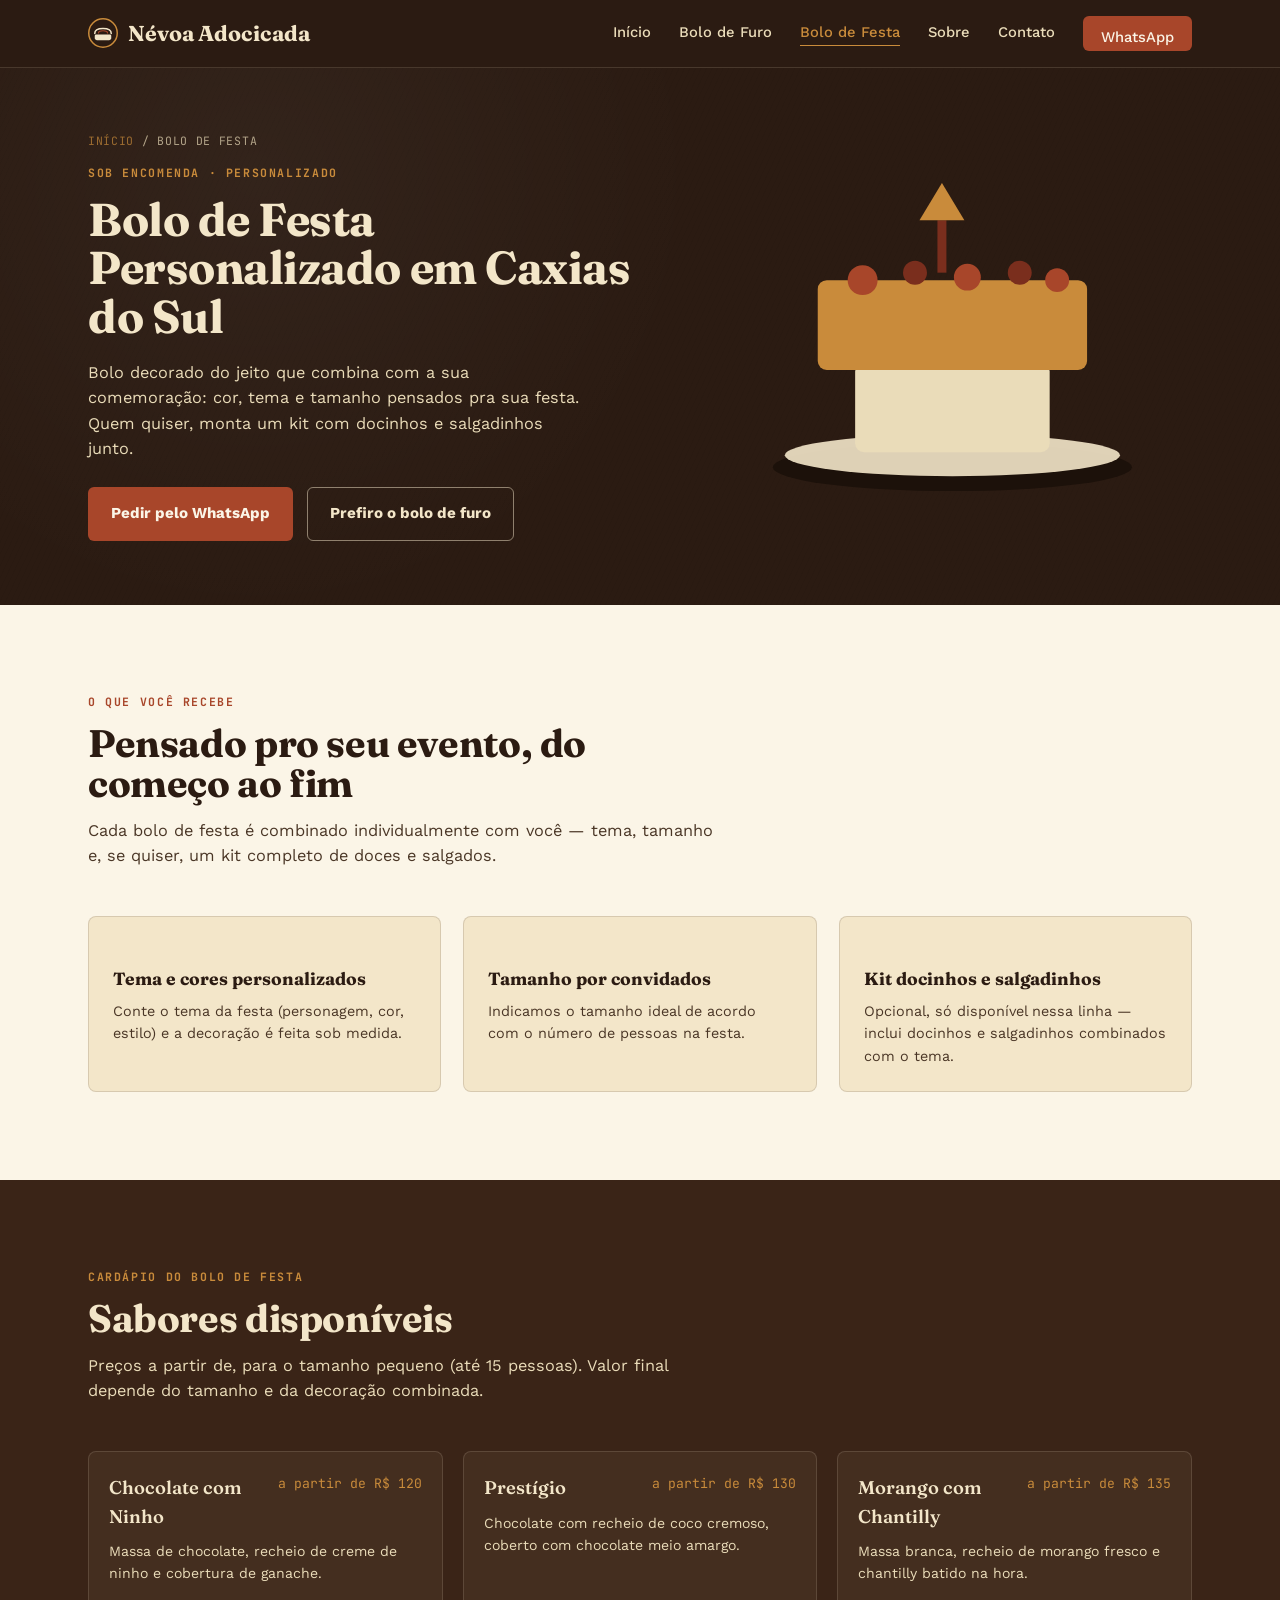
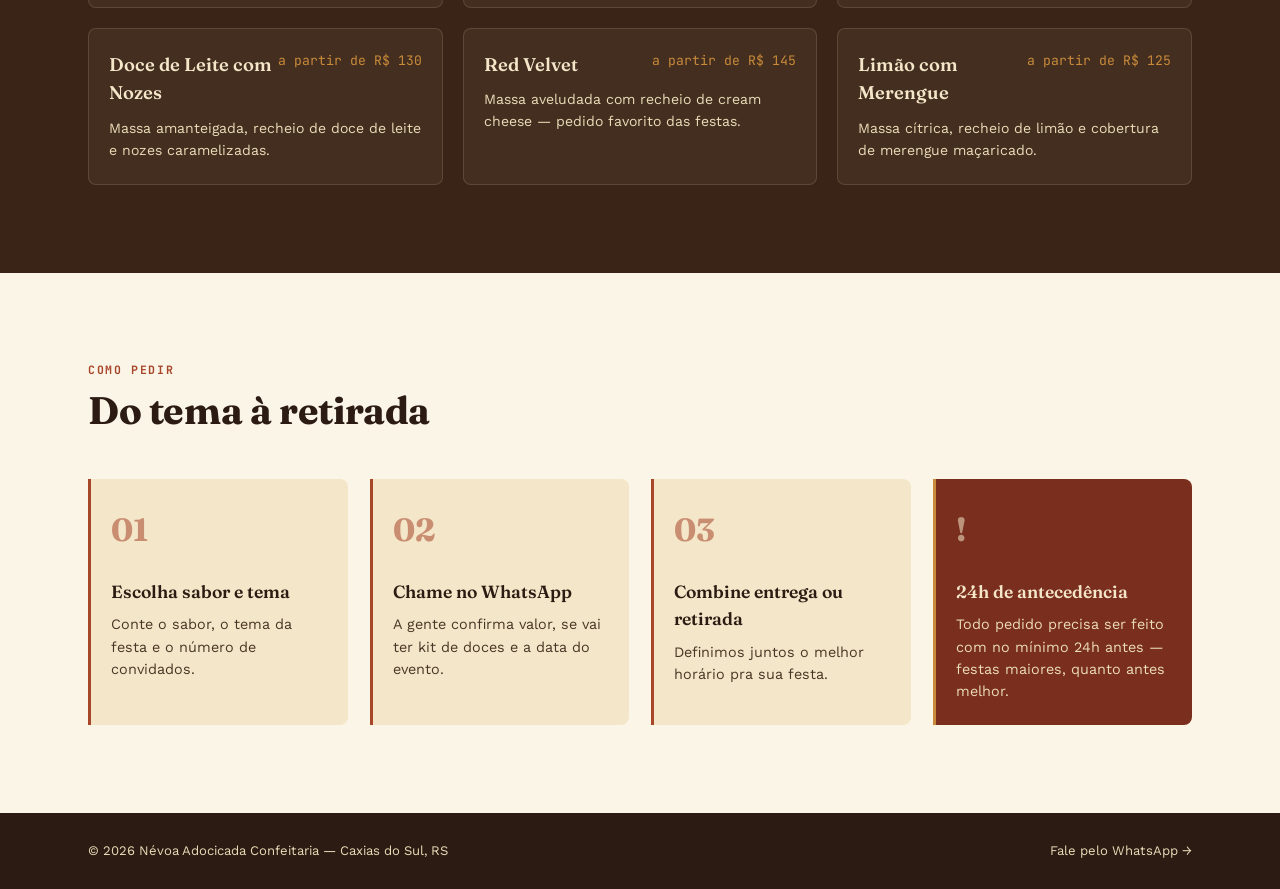
==== bolo-de-festa.html @ 133f7aee "first commit" ====
<!DOCTYPE html>
<html lang="pt-BR">
<head>
<meta charset="UTF-8">
<meta name="viewport" content="width=device-width, initial-scale=1.0">
<title>Bolo de Aniversário e Festa em Caxias do Sul | Névoa Adocicada Confeitaria</title>
<meta name="description" content="Bolo de festa personalizado em Caxias do Sul, com tema e cores da sua comemoração, mais kit de docinhos e salgadinhos opcional. Peça com 24h de antecedência.">
<meta name="keywords" content="bolo de aniversário Caxias do Sul, bolo de festa Caxias do Sul, bolo decorado infantil, encomenda de bolo Caxias do Sul, kit festa doces e salgados">
<link rel="preconnect" href="https://fonts.googleapis.com">
<link rel="preconnect" href="https://fonts.gstatic.com" crossorigin>
<link href="https://fonts.googleapis.com/css2?family=Fraunces:opsz,wght@9..144,400;9..144,600;9..144,700;9..144,900&family=Work+Sans:wght@400;500;600;700&family=JetBrains+Mono:wght@500;700&display=swap" rel="stylesheet">
<link rel="stylesheet" href="css/style.css">
</head>
<body>

<header>
  <div class="navbar">
    <a href="index.html" class="logo">
      <svg class="logo-mark" viewBox="0 0 40 40" fill="none" xmlns="http://www.w3.org/2000/svg" aria-hidden="true">
        <circle cx="20" cy="20" r="19" stroke="#C98B3B" stroke-width="2"/>
        <path d="M9 24c0-1.5 1-2 2-2h18c1 0 2 0.5 2 2v3c0 1.5-1.5 2.5-3 2.5H12c-1.5 0-3-1-3-2.5v-3z" fill="#F3E6C9"/>
        <path d="M9 20.5c0-3.5 3-6.5 11-6.5s11 3 11 6.5" stroke="#F3E6C9" stroke-width="2" stroke-linecap="round"/>
        <path d="M14 20c0-2 2.5-3 6-3s6 1 6 3" stroke="#A8462A" stroke-width="1.6" stroke-linecap="round"/>
      </svg>
      Névoa Adocicada
    </a>
    <button class="burger" id="burgerBtn" aria-expanded="false" aria-controls="navLinks">MENU</button>
    <nav class="links" id="navLinks">
      <a href="index.html">Início</a>
      <a href="bolo-de-furo.html">Bolo de Furo</a>
      <a href="bolo-de-festa.html">Bolo de Festa</a>
      <a href="sobre.html">Sobre</a>
      <a href="contato.html">Contato</a>
      <a href="https://wa.me/5554993289993" class="nav-cta" target="_blank" rel="noopener">WhatsApp</a>
    </nav>
  </div>
</header>

<main>

  <!-- ===== PAGE HERO ===== -->
  <section class="page-hero">
    <div class="grain" aria-hidden="true"></div>
    <div class="wrap">
      <div>
        <div class="breadcrumb"><a href="index.html">Início</a> / Bolo de Festa</div>
        <span class="eyebrow">Sob encomenda · Personalizado</span>
        <h1>Bolo de Festa Personalizado em Caxias do Sul</h1>
        <p class="lead">Bolo decorado do jeito que combina com a sua comemoração: cor, tema e tamanho pensados pra sua festa. Quem quiser, monta um kit com docinhos e salgadinhos junto.</p>
        <div class="hero-ctas" style="margin-top:26px;">
          <a href="https://wa.me/5554993289993" class="btn btn-primary" target="_blank" rel="noopener">Pedir pelo WhatsApp</a>
          <a href="bolo-de-furo.html" class="btn btn-outline">Prefiro o bolo de furo</a>
        </div>
      </div>
      <div class="page-hero-visual">
        <svg viewBox="0 0 320 260" xmlns="http://www.w3.org/2000/svg" role="img" aria-labelledby="festaTitle">
          <title id="festaTitle">Ilustração de bolo de festa decorado com topper</title>
          <ellipse cx="160" cy="220" rx="120" ry="16" fill="#1c110a"/>
          <ellipse cx="160" cy="212" rx="112" ry="14" fill="#F3E6C9" opacity="0.9"/>
          <rect x="95" y="150" width="130" height="60" rx="6" fill="#EADCB9"/>
          <rect x="70" y="95" width="180" height="60" rx="6" fill="#C98B3B"/>
          <circle cx="100" cy="95" r="10" fill="#A8462A"/>
          <circle cx="135" cy="90" r="8" fill="#7A2E1D"/>
          <circle cx="170" cy="93" r="9" fill="#A8462A"/>
          <circle cx="205" cy="90" r="8" fill="#7A2E1D"/>
          <circle cx="230" cy="95" r="8" fill="#A8462A"/>
          <rect x="150" y="55" width="6" height="35" fill="#7A2E1D"/>
          <path d="M138 55 L153 30 L168 55 Z" fill="#C98B3B"/>
        </svg>
      </div>
    </div>
  </section>

  <!-- ===== O QUE INCLUI ===== -->
  <section class="lines">
    <div class="wrap">
      <div class="section-head">
        <span class="eyebrow">O que você recebe</span>
        <h2>Pensado pro seu evento, do começo ao fim</h2>
        <p>Cada bolo de festa é combinado individualmente com você — tema, tamanho e, se quiser, um kit completo de doces e salgados.</p>
      </div>
      <div class="info-grid">
        <div class="info-card">
          <h4>Tema e cores personalizados</h4>
          <p>Conte o tema da festa (personagem, cor, estilo) e a decoração é feita sob medida.</p>
        </div>
        <div class="info-card">
          <h4>Tamanho por convidados</h4>
          <p>Indicamos o tamanho ideal de acordo com o número de pessoas na festa.</p>
        </div>
        <div class="info-card">
          <h4>Kit docinhos e salgadinhos</h4>
          <p>Opcional, só disponível nessa linha — inclui docinhos e salgadinhos combinados com o tema.</p>
        </div>
      </div>
    </div>
  </section>

  <!-- ===== SABORES ===== -->
  <section class="flavors">
    <div class="wrap">
      <div class="section-head on-dark">
        <span class="eyebrow">Cardápio do bolo de festa</span>
        <h2>Sabores disponíveis</h2>
        <p>Preços a partir de, para o tamanho pequeno (até 15 pessoas). Valor final depende do tamanho e da decoração combinada.</p>
      </div>
      <div class="flavor-grid">
        <div class="flavor-card">
          <div class="flavor-top"><h4>Chocolate com Ninho</h4><span class="flavor-price">a partir de R$ 120</span></div>
          <p>Massa de chocolate, recheio de creme de ninho e cobertura de ganache.</p>
        </div>
        <div class="flavor-card">
          <div class="flavor-top"><h4>Prestígio</h4><span class="flavor-price">a partir de R$ 130</span></div>
          <p>Chocolate com recheio de coco cremoso, coberto com chocolate meio amargo.</p>
        </div>
        <div class="flavor-card">
          <div class="flavor-top"><h4>Morango com Chantilly</h4><span class="flavor-price">a partir de R$ 135</span></div>
          <p>Massa branca, recheio de morango fresco e chantilly batido na hora.</p>
        </div>
        <div class="flavor-card">
          <div class="flavor-top"><h4>Doce de Leite com Nozes</h4><span class="flavor-price">a partir de R$ 130</span></div>
          <p>Massa amanteigada, recheio de doce de leite e nozes caramelizadas.</p>
        </div>
        <div class="flavor-card">
          <div class="flavor-top"><h4>Red Velvet</h4><span class="flavor-price">a partir de R$ 145</span></div>
          <p>Massa aveludada com recheio de cream cheese — pedido favorito das festas.</p>
        </div>
        <div class="flavor-card">
          <div class="flavor-top"><h4>Limão com Merengue</h4><span class="flavor-price">a partir de R$ 125</span></div>
          <p>Massa cítrica, recheio de limão e cobertura de merengue maçaricado.</p>
        </div>
      </div>
    </div>
  </section>

  <!-- ===== COMO PEDIR ===== -->
  <section class="steps-section">
    <div class="wrap">
      <div class="section-head">
        <span class="eyebrow">Como pedir</span>
        <h2>Do tema à retirada</h2>
      </div>
      <div class="steps">
        <div class="step">
          <span class="step-num">01</span>
          <h4>Escolha sabor e tema</h4>
          <p>Conte o sabor, o tema da festa e o número de convidados.</p>
        </div>
        <div class="step">
          <span class="step-num">02</span>
          <h4>Chame no WhatsApp</h4>
          <p>A gente confirma valor, se vai ter kit de doces e a data do evento.</p>
        </div>
        <div class="step">
          <span class="step-num">03</span>
          <h4>Combine entrega ou retirada</h4>
          <p>Definimos juntos o melhor horário pra sua festa.</p>
        </div>
        <div class="step warn">
          <span class="step-num">!</span>
          <h4>24h de antecedência</h4>
          <p>Todo pedido precisa ser feito com no mínimo 24h antes — festas maiores, quanto antes melhor.</p>
        </div>
      </div>
    </div>
  </section>

</main>

<footer>
  <div class="wrap">
    <span>© 2026 Névoa Adocicada Confeitaria — Caxias do Sul, RS</span>
    <a href="https://wa.me/5554993289993" target="_blank" rel="noopener">Fale pelo WhatsApp →</a>
  </div>
</footer>

<script src="js/main.js"></script>
</body>
</html>
---- css/style.css ----
/* ============================================
   Névoa Adocicada CONFEITARIA — FOLHA DE ESTILOS
   Paleta rústica/artesanal: madeira, terracota, caramelo
   ============================================ */

:root{
  --bg-dark:#2B1B12;
  --bg-dark-2:#3A2417;
  --cream:#F3E6C9;
  --cream-2:#EADCB9;
  --wood:#6B4226;
  --wood-light:#8B5A34;
  --terracotta:#A8462A;
  --terracotta-dark:#8A3820;
  --caramel:#C98B3B;
  --filling:#7A2E1D;
  --ink:#2B1B12;
  --paper:#FBF5E7;
  --line: rgba(43,27,18,0.14);
  --shadow: 0 12px 30px rgba(43,27,18,0.18);
  --radius: 6px;
}

*{box-sizing:border-box;}
html{scroll-behavior:smooth;}
body{
  margin:0;
  background:var(--paper);
  color:var(--ink);
  font-family:'Work Sans', sans-serif;
  font-size:16px;
  line-height:1.55;
  -webkit-font-smoothing:antialiased;
}
img{max-width:100%;display:block;}
a{color:inherit;}
h1,h2,h3{
  font-family:'Fraunces', serif;
  font-weight:700;
  line-height:1.06;
  margin:0;
  letter-spacing:-0.01em;
}
.eyebrow{
  font-family:'JetBrains Mono', monospace;
  font-size:0.72rem;
  letter-spacing:0.14em;
  text-transform:uppercase;
  font-weight:700;
}
.wrap{
  max-width:1160px;
  margin:0 auto;
  padding:0 28px;
}
section{padding:88px 0;}
@media (max-width:720px){
  section{padding:56px 0;}
  .wrap{padding:0 20px;}
}

/* texture overlay used on dark sections */
.grain{
  position:absolute; inset:0;
  background-image:
    radial-gradient(circle at 20% 20%, rgba(255,255,255,0.04) 0, transparent 40%),
    repeating-linear-gradient(115deg, rgba(0,0,0,0.035) 0px, rgba(0,0,0,0.035) 1px, transparent 1px, transparent 5px);
  pointer-events:none;
}

/* ===== NAV ===== */
header{
  position:sticky; top:0; z-index:50;
  background:var(--bg-dark);
  color:var(--cream);
  border-bottom:1px solid rgba(243,230,201,0.14);
}
.navbar{
  display:flex; align-items:center; justify-content:space-between;
  padding:16px 28px;
  max-width:1160px; margin:0 auto;
}
.logo{
  font-family:'Fraunces', serif;
  font-weight:700; font-size:1.35rem;
  display:flex; align-items:center; gap:10px;
  text-decoration:none;
  color:var(--cream);
}
.logo-mark{width:30px;height:30px;flex-shrink:0;}
nav.links{display:flex; gap:28px; align-items:center;}
nav.links a{
  text-decoration:none;
  font-size:0.92rem; font-weight:500;
  color:var(--cream-2);
  border-bottom:1px solid transparent;
  padding-bottom:2px;
  transition:border-color .15s ease, color .15s ease;
}
nav.links a:hover, nav.links a:focus-visible{
  color:var(--caramel);
  border-color:var(--caramel);
}
nav.links a.active{
  color:var(--caramel);
  border-color:var(--caramel);
}
.nav-cta{
  background:var(--terracotta);
  color:var(--paper) !important;
  padding:10px 18px;
  border-radius:var(--radius);
  font-weight:700;
  border-bottom:none !important;
}
.nav-cta:hover{background:var(--terracotta-dark) !important;}
.burger{
  display:none;
  background:none;border:1px solid rgba(243,230,201,0.4);
  color:var(--cream);
  padding:8px 10px;border-radius:4px;
  font-family:'JetBrains Mono',monospace;
  cursor:pointer;
}
@media (max-width:860px){
  nav.links{
    position:fixed; inset:60px 0 auto 0;
    background:var(--bg-dark);
    flex-direction:column; align-items:flex-start;
    padding:20px 28px 28px;
    gap:16px;
    border-bottom:1px solid rgba(243,230,201,0.14);
    transform:translateY(-130%);
    transition:transform .25s ease;
  }
  nav.links.open{transform:translateY(0);}
  .burger{display:block;}
}

/* ===== BUTTONS ===== */
.btn{
  display:inline-flex; align-items:center; gap:8px;
  padding:14px 22px;
  border-radius:var(--radius);
  font-weight:700;
  font-size:0.95rem;
  text-decoration:none;
  border:1.5px solid transparent;
  cursor:pointer;
  transition:transform .15s ease, background .15s ease, border-color .15s ease;
}
.btn:hover{transform:translateY(-2px);}
.btn-primary{background:var(--terracotta); color:var(--paper);}
.btn-primary:hover{background:var(--terracotta-dark);}
.btn-outline{border-color:rgba(243,230,201,0.5); color:var(--cream);}
.btn-outline:hover{border-color:var(--caramel); color:var(--caramel);}
.hero-ctas{display:flex; gap:14px; flex-wrap:wrap;}

/* ===== HOME HERO ===== */
.hero{
  position:relative;
  background:var(--bg-dark);
  color:var(--cream);
  overflow:hidden;
  padding:76px 0 0;
}
.hero .wrap{
  display:grid;
  grid-template-columns:1.05fr 0.95fr;
  gap:48px;
  align-items:center;
  position:relative;
}
@media (max-width:900px){ .hero .wrap{grid-template-columns:1fr; text-align:left;} }
.hero-eyebrow{color:var(--caramel); margin-bottom:18px; display:block;}
.hero h1{ font-size:clamp(2.3rem, 4.6vw, 3.6rem); color:var(--cream);}
.hero h1 em{ font-style:italic; color:var(--caramel);}
.hero p.lead{ margin:22px 0 30px; font-size:1.08rem; color:var(--cream-2); max-width:46ch;}
.hero-visual{position:relative; display:flex; justify-content:center;}
.hero-shelf{position:relative; width:100%;}
.hero-shelf svg{width:100%; height:auto;}

/* ===== PAGE HERO (subpáginas: furo, festa, sobre, contato) ===== */
.page-hero{
  position:relative;
  background:var(--bg-dark);
  color:var(--cream);
  overflow:hidden;
  padding:64px 0;
}
.page-hero .wrap{
  display:grid;
  grid-template-columns:1.1fr 0.9fr;
  gap:40px;
  align-items:center;
  position:relative;
}
@media (max-width:860px){ .page-hero .wrap{grid-template-columns:1fr;} }
.page-hero .eyebrow{color:var(--caramel); margin-bottom:14px; display:block;}
.page-hero h1{ font-size:clamp(2rem, 3.6vw, 2.9rem); color:var(--cream);}
.page-hero p.lead{ margin:18px 0 0; font-size:1.02rem; color:var(--cream-2); max-width:50ch;}
.breadcrumb{
  font-family:'JetBrains Mono', monospace;
  font-size:0.72rem; letter-spacing:0.06em; text-transform:uppercase;
  color:var(--cream-2); opacity:0.7;
  margin-bottom:14px;
}
.breadcrumb a{text-decoration:none; color:var(--caramel);}
.page-hero-visual svg{width:100%; height:auto;}

/* ===== STAMP BADGE (elemento de assinatura) ===== */
.stamp{
  position:absolute;
  top:-18px; right:8px;
  width:132px; height:132px;
  transform:rotate(9deg);
  z-index:5;
}
@media (max-width:900px){ .stamp{ top:-10px; right:-6px; width:112px; height:112px; } }
.badge-24{
  display:inline-flex; align-items:center; gap:8px;
  font-family:'JetBrains Mono', monospace;
  font-weight:700; font-size:0.72rem;
  letter-spacing:0.06em;
  text-transform:uppercase;
  border:2px solid var(--terracotta);
  color:var(--terracotta);
  padding:8px 12px;
  border-radius:999px;
  background:rgba(168,70,42,0.06);
}
.badge-24 .dot{width:6px;height:6px;border-radius:50%;background:var(--terracotta);}
.badge-24.on-dark{background:rgba(251,245,231,0.15); border-color:var(--paper); color:var(--paper);}
.badge-24.on-dark .dot{background:var(--paper);}

/* ===== SECTION HEAD ===== */
.section-head{max-width:640px; margin-bottom:48px;}
.section-head .eyebrow{color:var(--terracotta); margin-bottom:12px; display:block;}
.section-head h2{font-size:clamp(1.7rem, 3vw, 2.4rem);}
.section-head p{color:#4a3626; margin-top:14px; font-size:1.02rem;}
.section-head.on-dark p{color:var(--cream-2);}
.section-head.on-dark .eyebrow{color:var(--caramel);}

/* ===== PRODUCT LINE CARDS ===== */
.lines{background:var(--paper);}
.line-grid{display:grid; grid-template-columns:1fr 1fr; gap:26px;}
@media (max-width:800px){ .line-grid{grid-template-columns:1fr;} }
.line-card{
  border:1px solid var(--line);
  border-radius:10px;
  background:var(--cream);
  padding:34px;
  position:relative;
  overflow:hidden;
}
.line-card.festa{
  background:linear-gradient(165deg, #F6ECD6 0%, var(--cream) 60%);
  border-color:rgba(122,46,29,0.25);
}
.line-tag{
  font-family:'JetBrains Mono', monospace;
  font-size:0.68rem; letter-spacing:0.1em; text-transform:uppercase;
  font-weight:700; color:var(--wood);
  background:rgba(107,66,38,0.1);
  padding:5px 10px; border-radius:4px;
  display:inline-block; margin-bottom:16px;
}
.line-card h3{font-size:1.55rem; margin-bottom:10px;}
.line-card p{color:#4a3626; margin:0 0 18px;}
.line-card ul{list-style:none; padding:0; margin:0 0 22px; display:flex; flex-direction:column; gap:9px;}
.line-card li{display:flex; gap:10px; align-items:flex-start; font-size:0.94rem; color:#3a2a1c;}
.line-card li svg{flex-shrink:0; margin-top:3px;}
.line-note{
  font-size:0.84rem; font-weight:600; color:var(--terracotta-dark);
  border-top:1px dashed rgba(122,46,29,0.35);
  padding-top:14px;
}
.line-card .btn{margin-top:6px;}

/* ===== SABORES (flavor cards) ===== */
.flavors{background:var(--bg-dark-2); color:var(--cream);}
.flavor-grid{display:grid; grid-template-columns:repeat(3, 1fr); gap:20px;}
@media (max-width:860px){ .flavor-grid{grid-template-columns:repeat(2,1fr);} }
@media (max-width:560px){ .flavor-grid{grid-template-columns:1fr;} }
.flavor-card{
  background:rgba(243,230,201,0.05);
  border:1px solid rgba(243,230,201,0.14);
  border-radius:8px;
  padding:22px 20px;
  transition:border-color .15s ease, background .15s ease;
}
.flavor-card:hover{ border-color:var(--caramel); background:rgba(201,139,59,0.09);}
.flavor-top{display:flex; justify-content:space-between; align-items:flex-start; margin-bottom:10px;}
.flavor-card h4{font-family:'Fraunces',serif; font-size:1.15rem; font-weight:600; margin:0;}
.flavor-price{font-family:'JetBrains Mono', monospace; font-size:0.82rem; color:var(--caramel); white-space:nowrap;}
.flavor-card p{margin:0; font-size:0.88rem; color:var(--cream-2);}
.flavor-line{
  display:inline-block; margin-top:12px;
  font-family:'JetBrains Mono', monospace; font-size:0.68rem;
  letter-spacing:0.06em; text-transform:uppercase;
  color:var(--terracotta); background:rgba(168,70,42,0.16);
  padding:3px 8px; border-radius:4px;
}

/* ===== STEPS ===== */
.steps-section{background:var(--paper);}
.steps{display:grid; grid-template-columns:repeat(4, 1fr); gap:22px; counter-reset:step;}
@media (max-width:900px){ .steps{grid-template-columns:repeat(2,1fr);} }
@media (max-width:520px){ .steps{grid-template-columns:1fr;} }
.step{
  position:relative;
  padding:26px 20px 22px;
  border-left:3px solid var(--terracotta);
  background:var(--cream);
  border-radius:0 8px 8px 0;
}
.step-num{
  font-family:'Fraunces', serif; font-weight:700; font-size:2rem;
  color:var(--terracotta); opacity:0.55;
  display:block; margin-bottom:8px;
}
.step h4{font-family:'Fraunces',serif; font-weight:600; font-size:1.1rem; margin-bottom:8px;}
.step p{margin:0; font-size:0.9rem; color:#4a3626;}
.step.warn{ background:var(--filling); border-left-color:var(--caramel); color:var(--cream);}
.step.warn h4, .step.warn .step-num{color:var(--cream);}
.step.warn p{color:var(--cream-2);}

/* ===== INFO GRID (usado nas páginas de linha de produto) ===== */
.info-grid{display:grid; grid-template-columns:repeat(3,1fr); gap:22px;}
@media (max-width:860px){ .info-grid{grid-template-columns:1fr;} }
.info-card{
  background:var(--cream);
  border:1px solid var(--line);
  border-radius:8px;
  padding:24px;
}
.info-card h4{font-family:'Fraunces',serif; font-size:1.1rem; margin-bottom:8px;}
.info-card p{margin:0; font-size:0.9rem; color:#4a3626;}

/* ===== SOBRE ===== */
.about{background:var(--bg-dark); color:var(--cream);}
.about .wrap{display:grid; grid-template-columns:0.9fr 1.1fr; gap:56px; align-items:center;}
@media (max-width:860px){ .about .wrap{grid-template-columns:1fr;} }
.about h2{font-size:clamp(1.7rem,3vw,2.3rem); color:var(--cream); margin-bottom:20px;}
.about p{color:var(--cream-2); margin:0 0 16px; max-width:52ch;}
.about-quote{
  font-family:'Fraunces', serif; font-style:italic; font-size:1.3rem;
  color:var(--caramel); border-left:3px solid var(--caramel);
  padding-left:18px; margin-top:22px;
}
.about-visual svg{width:100%; height:auto;}

.values-grid{display:grid; grid-template-columns:repeat(3,1fr); gap:20px; margin-top:8px;}
@media (max-width:800px){ .values-grid{grid-template-columns:1fr;} }
.value-card{
  background:var(--cream);
  border:1px solid var(--line);
  border-radius:8px;
  padding:22px;
}
.value-card .eyebrow{color:var(--terracotta); display:block; margin-bottom:8px;}
.value-card h4{font-family:'Fraunces',serif; font-size:1.05rem; margin-bottom:6px;}
.value-card p{margin:0; font-size:0.88rem; color:#4a3626;}

/* ===== CONTATO ===== */
.contact{background:var(--terracotta); color:var(--paper); position:relative; overflow:hidden;}
.contact .wrap{display:grid; grid-template-columns:1.1fr 0.9fr; gap:48px; align-items:center; position:relative; z-index:2;}
@media (max-width:860px){ .contact .wrap{grid-template-columns:1fr;} }
.contact h2{font-size:clamp(1.8rem,3.4vw,2.6rem); color:var(--paper);}
.contact p.lead{color:rgba(251,245,231,0.88); margin:16px 0 26px; max-width:44ch;}
.contact .btn-primary{background:var(--bg-dark); color:var(--cream);}
.contact .btn-primary:hover{background:#1c110a;}
.contact .btn-outline{border-color:rgba(251,245,231,0.55); color:var(--paper);}
.contact-card{
  background:rgba(43,27,18,0.18);
  border:1px solid rgba(251,245,231,0.3);
  border-radius:10px;
  padding:28px;
}
.contact-row{display:flex; justify-content:space-between; gap:12px; padding:12px 0; border-bottom:1px solid rgba(251,245,231,0.2); font-size:0.92rem;}
.contact-row:last-child{border-bottom:none;}
.contact-row span:first-child{color:rgba(251,245,231,0.75);}
.contact-row span:last-child{font-weight:600; text-align:right;}

.faq-list{max-width:760px;}
.faq-item{border-bottom:1px solid var(--line); padding:18px 0;}
.faq-item h4{font-family:'Fraunces',serif; font-size:1.05rem; margin-bottom:6px;}
.faq-item p{margin:0; color:#4a3626; font-size:0.92rem;}

/* ===== FOOTER ===== */
footer{background:var(--bg-dark); color:var(--cream-2); padding:28px 0; font-size:0.82rem;}
footer .wrap{display:flex; justify-content:space-between; align-items:center; flex-wrap:wrap; gap:10px;}
footer a{text-decoration:none; color:var(--cream-2);}
footer a:hover{color:var(--caramel);}

.sr-only{
  position:absolute; width:1px; height:1px; padding:0; margin:-1px;
  overflow:hidden; clip:rect(0,0,0,0); white-space:nowrap; border:0;
}
:focus-visible{outline:2px solid var(--caramel); outline-offset:3px;}

@media (prefers-reduced-motion: reduce){
  *{transition:none !important; animation:none !important;}
}
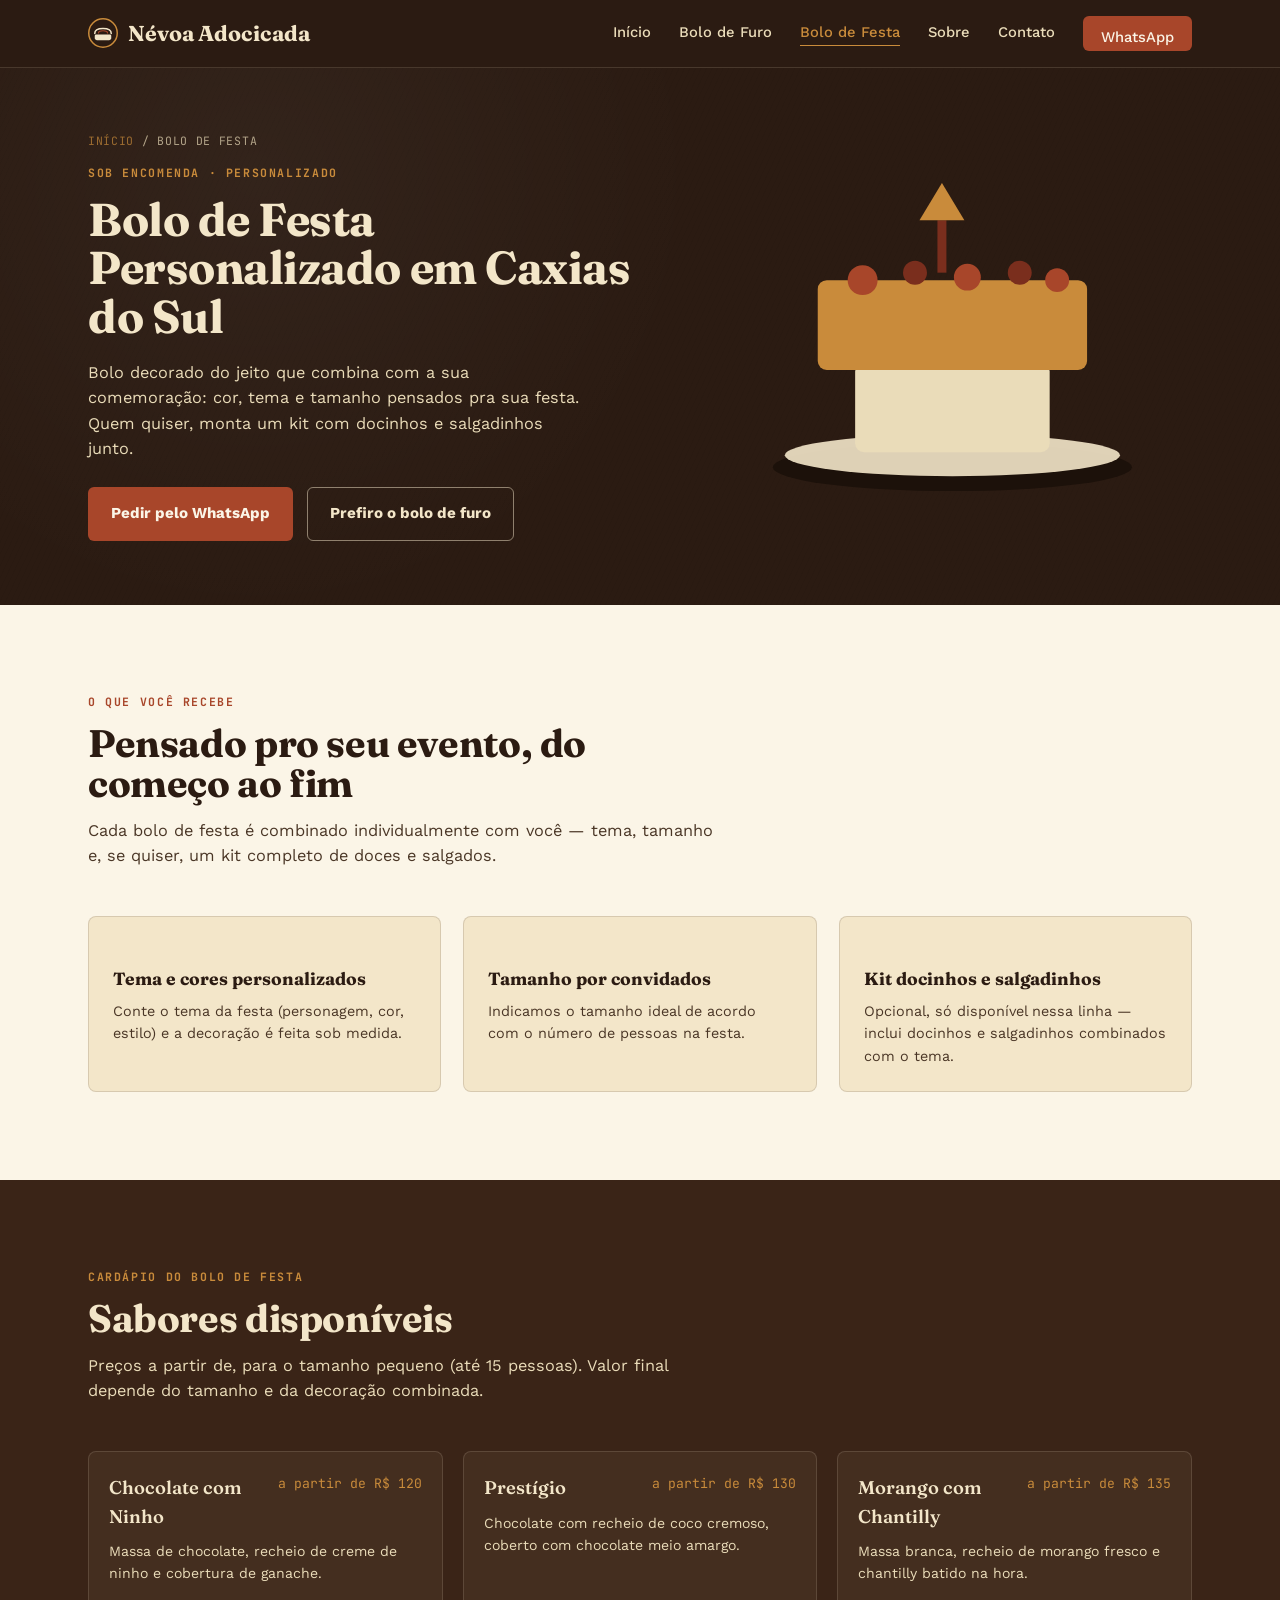
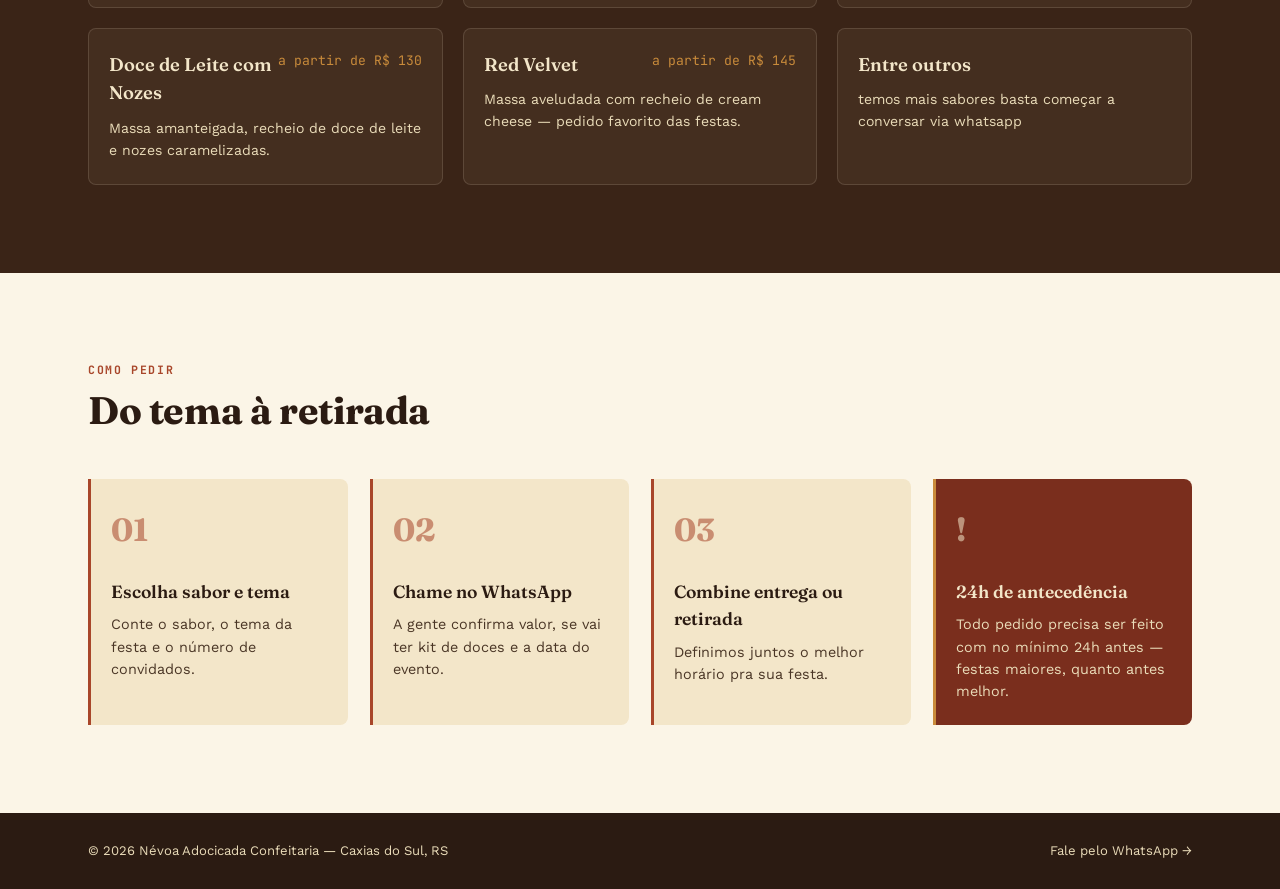
==== commit e97d1dfd: "Update flavor description and title in HTML" ====
--- a/bolo-de-festa.html
+++ b/bolo-de-festa.html
@@ -126,8 +126,8 @@
           <p>Massa aveludada com recheio de cream cheese — pedido favorito das festas.</p>
         </div>
         <div class="flavor-card">
-          <div class="flavor-top"><h4>Limão com Merengue</h4><span class="flavor-price">a partir de R$ 125</span></div>
-          <p>Massa cítrica, recheio de limão e cobertura de merengue maçaricado.</p>
+          <div class="flavor-top"><h4>Entre outros</h4><span class="flavor-price"></span></div>
+          <p>temos mais sabores basta começar a conversar via whatsapp</p>
         </div>
       </div>
     </div>
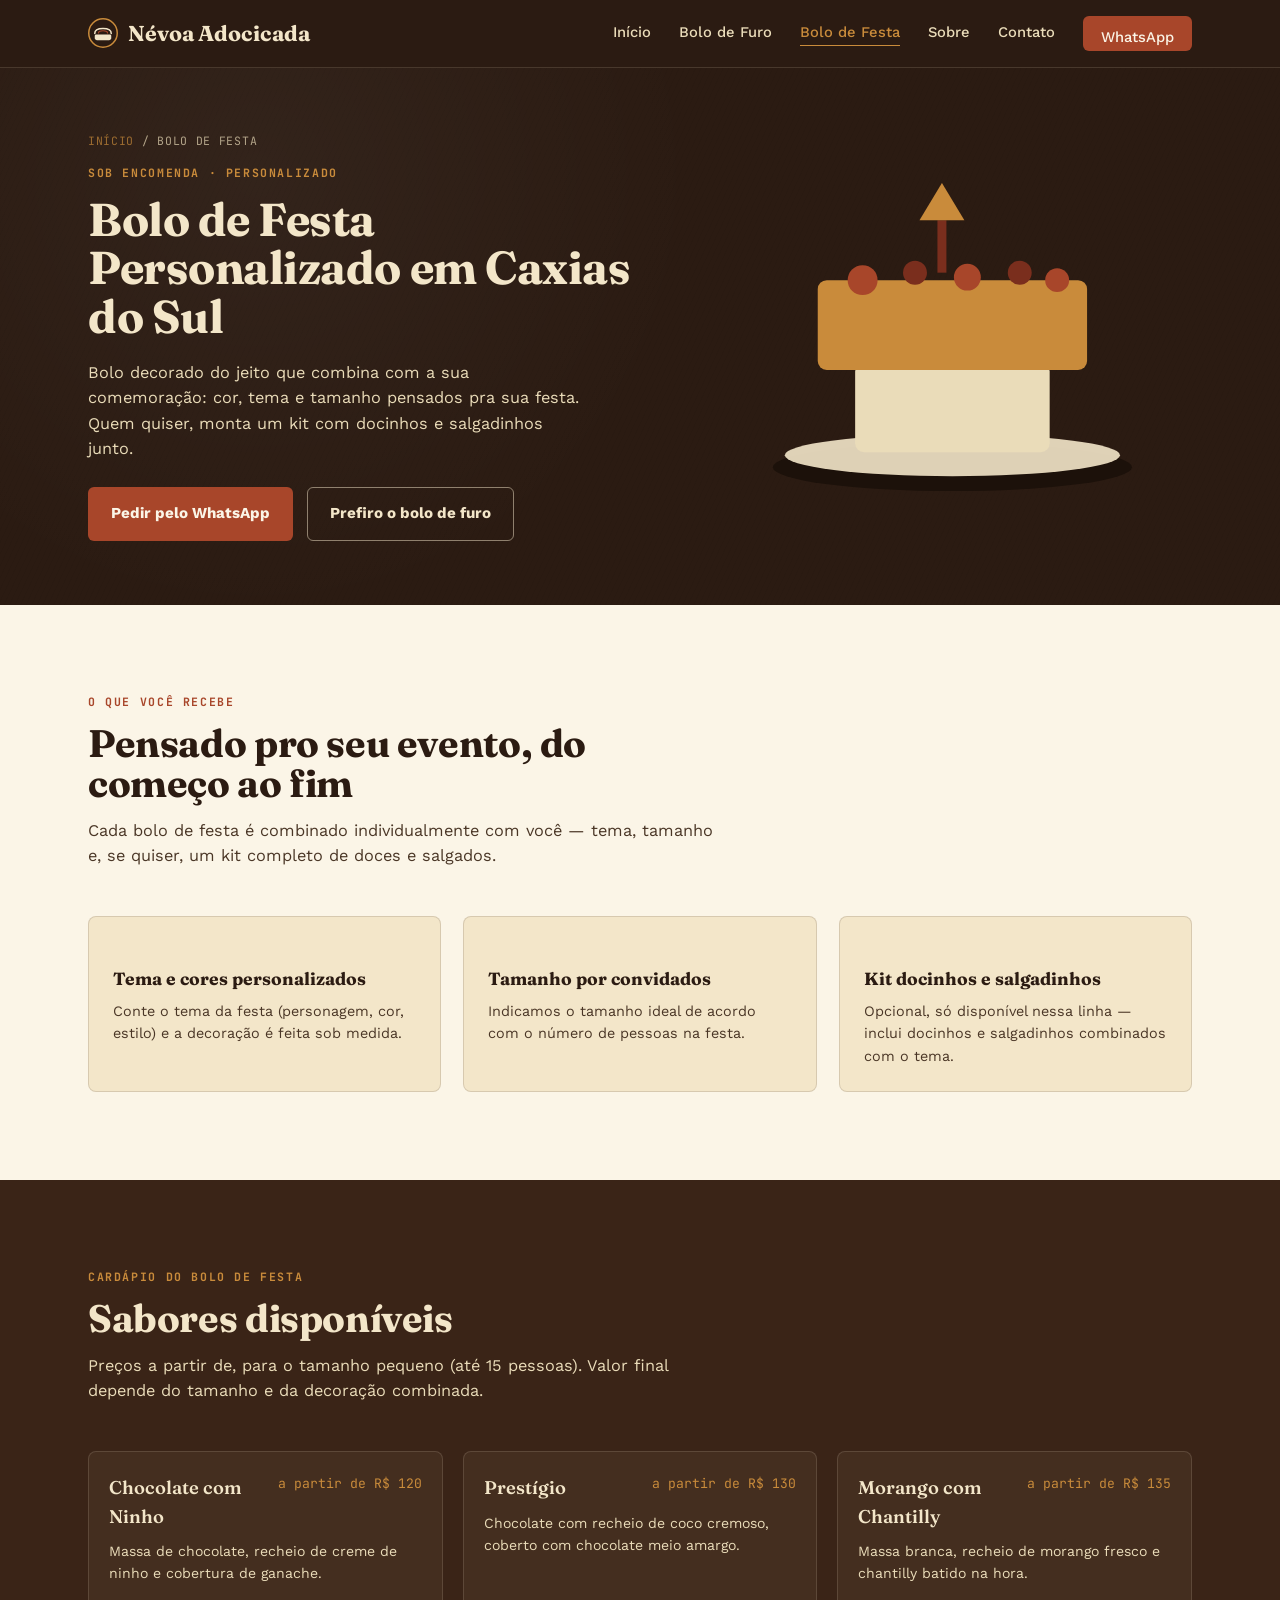
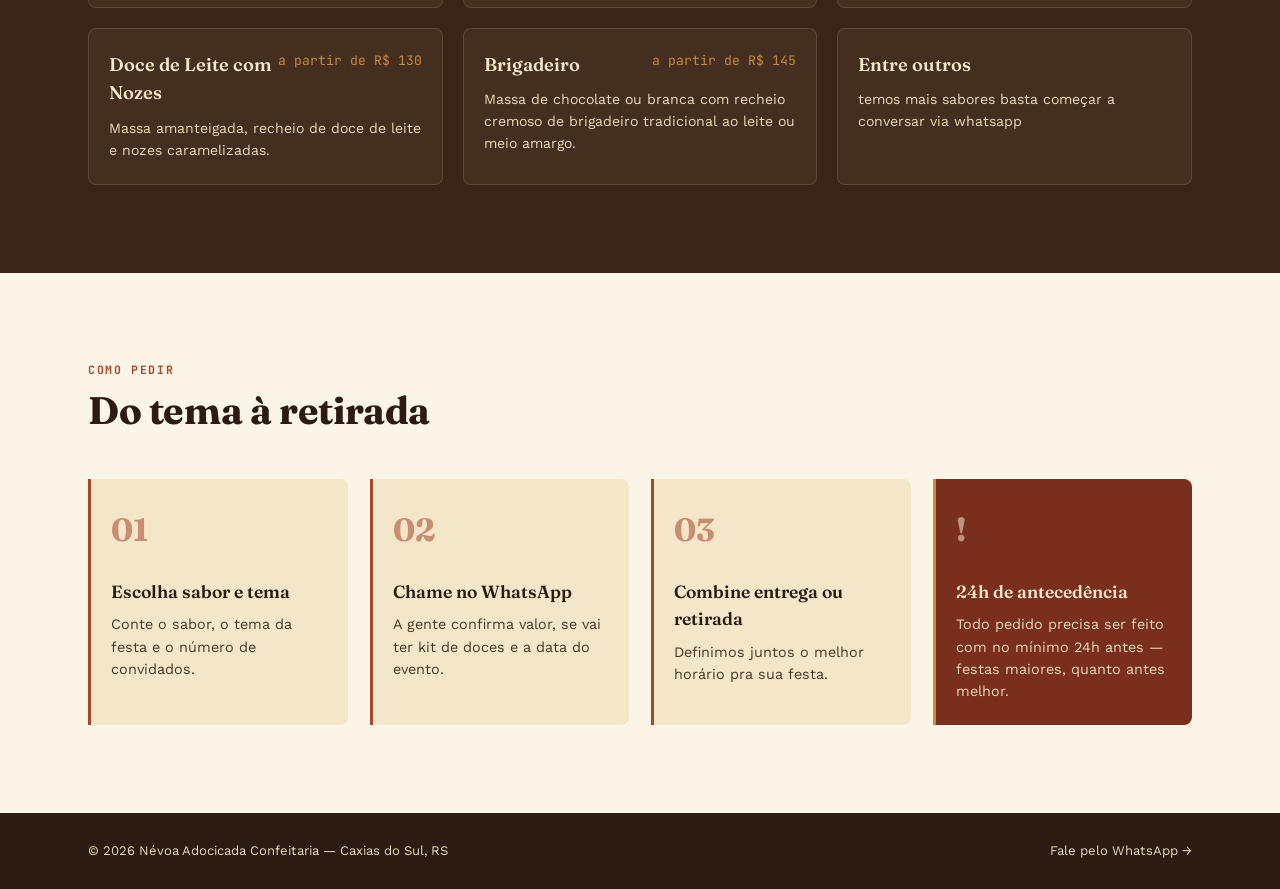
==== commit c392be65: "Update flavor details in bolo-de-festa.html" ====
--- a/bolo-de-festa.html
+++ b/bolo-de-festa.html
@@ -122,8 +122,8 @@
           <p>Massa amanteigada, recheio de doce de leite e nozes caramelizadas.</p>
         </div>
         <div class="flavor-card">
-          <div class="flavor-top"><h4>Red Velvet</h4><span class="flavor-price">a partir de R$ 145</span></div>
-          <p>Massa aveludada com recheio de cream cheese — pedido favorito das festas.</p>
+          <div class="flavor-top"><h4>Brigadeiro</h4><span class="flavor-price">a partir de R$ 145</span></div>
+          <p>Massa de chocolate ou branca com recheio cremoso de brigadeiro tradicional ao leite ou meio amargo.</p>
         </div>
         <div class="flavor-card">
           <div class="flavor-top"><h4>Entre outros</h4><span class="flavor-price"></span></div>
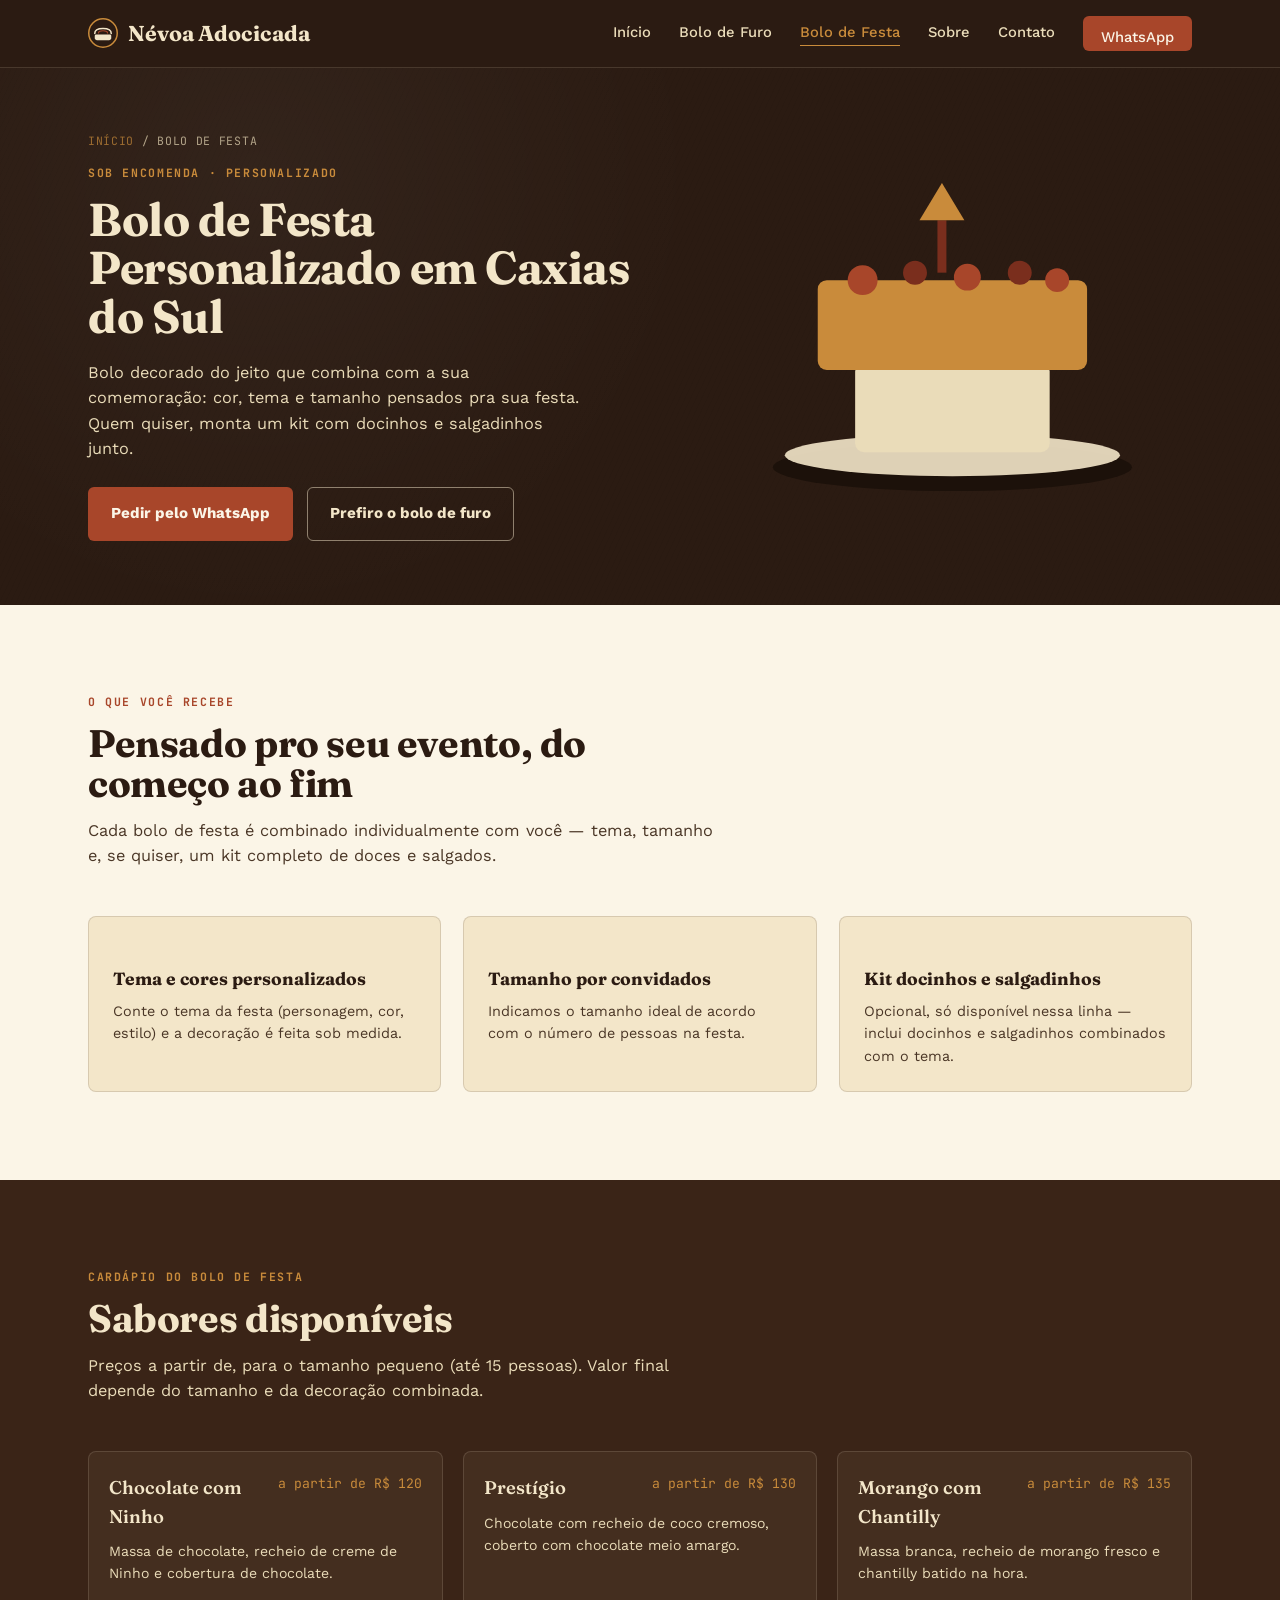
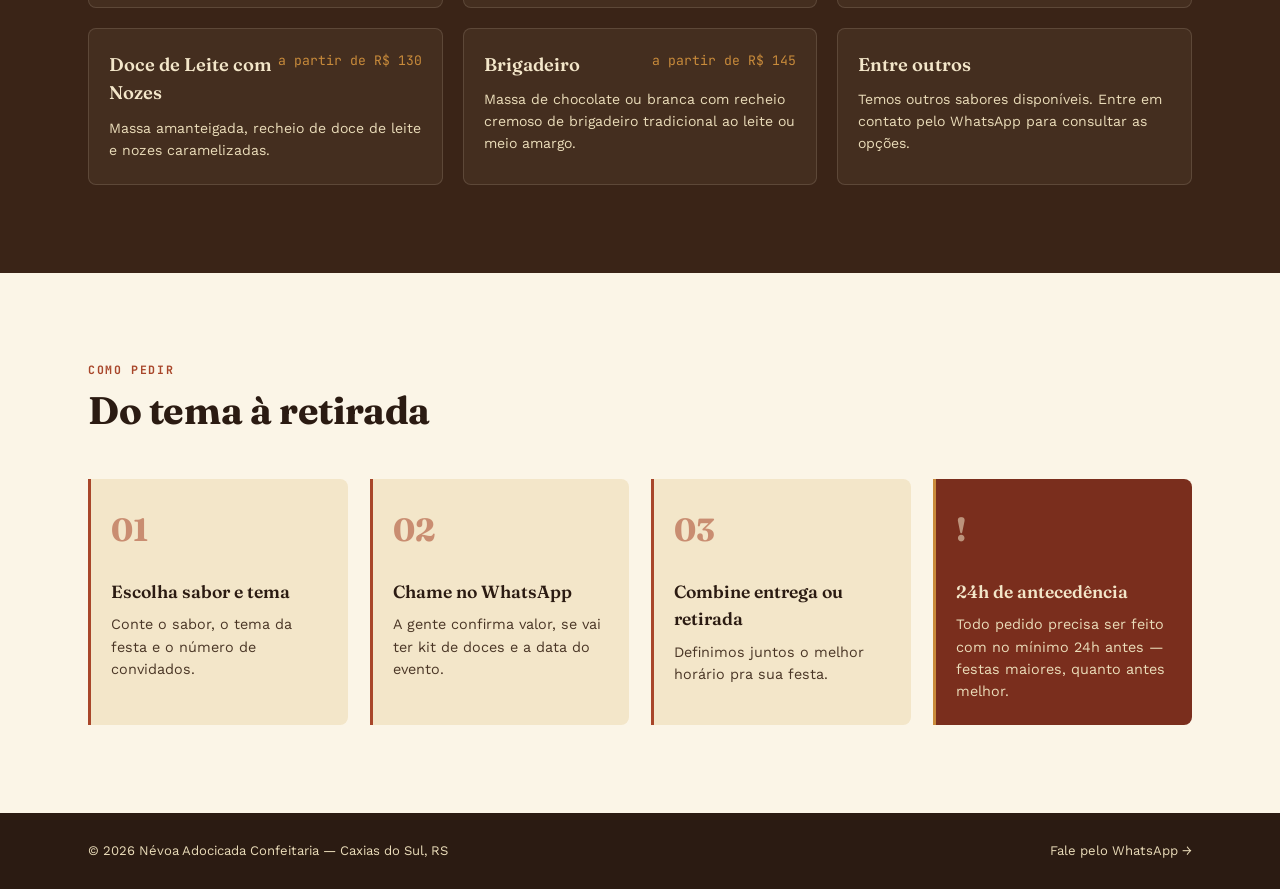
==== commit 97741338: "atualiza sitemap e SEO" ====
--- a/bolo-de-festa.html
+++ b/bolo-de-festa.html
@@ -1,179 +1,214 @@
 <!DOCTYPE html>
 <html lang="pt-BR">
+
 <head>
-<meta charset="UTF-8">
-<meta name="viewport" content="width=device-width, initial-scale=1.0">
-<title>Bolo de Aniversário e Festa em Caxias do Sul | Névoa Adocicada Confeitaria</title>
-<meta name="description" content="Bolo de festa personalizado em Caxias do Sul, com tema e cores da sua comemoração, mais kit de docinhos e salgadinhos opcional. Peça com 24h de antecedência.">
-<meta name="keywords" content="bolo de aniversário Caxias do Sul, bolo de festa Caxias do Sul, bolo decorado infantil, encomenda de bolo Caxias do Sul, kit festa doces e salgados">
-<link rel="preconnect" href="https://fonts.googleapis.com">
-<link rel="preconnect" href="https://fonts.gstatic.com" crossorigin>
-<link href="https://fonts.googleapis.com/css2?family=Fraunces:opsz,wght@9..144,400;9..144,600;9..144,700;9..144,900&family=Work+Sans:wght@400;500;600;700&family=JetBrains+Mono:wght@500;700&display=swap" rel="stylesheet">
-<link rel="stylesheet" href="css/style.css">
+  <meta charset="UTF-8">
+  <meta name="viewport" content="width=device-width, initial-scale=1.0">
+
+  <title>Bolo de Aniversário e Festa em Caxias do Sul | Névoa Adocicada Confeitaria</title>
+
+  <meta name="description"
+    content="Bolo de festa personalizado em Caxias do Sul, com tema e cores da sua comemoração. Consulte sabores, tamanhos e opções pelo WhatsApp. Peça com 24h de antecedência.">
+
+  <meta name="robots" content="index, follow">
+
+  <meta name="author" content="Névoa Adocicada Confeitaria">
+
+  <meta name="geo.region" content="BR-RS">
+  <meta name="geo.placename" content="Caxias do Sul">
+
+  <link rel="canonical" href="https://luizdteles-source.github.io/nevoa-adocicada/bolo-de-festa.html">
+
+  <link rel="preconnect" href="https://fonts.googleapis.com">
+  <link rel="preconnect" href="https://fonts.gstatic.com" crossorigin>
+
+  <link
+    href="https://fonts.googleapis.com/css2?family=Fraunces:opsz,wght@9..144,400;9..144,600;9..144,700;9..144,900&family=Work+Sans:wght@400;500;600;700&family=JetBrains+Mono:wght@500;700&display=swap"
+    rel="stylesheet">
+
+  <link rel="stylesheet" href="css/style.css">
 </head>
+
 <body>
 
-<header>
-  <div class="navbar">
-    <a href="index.html" class="logo">
-      <svg class="logo-mark" viewBox="0 0 40 40" fill="none" xmlns="http://www.w3.org/2000/svg" aria-hidden="true">
-        <circle cx="20" cy="20" r="19" stroke="#C98B3B" stroke-width="2"/>
-        <path d="M9 24c0-1.5 1-2 2-2h18c1 0 2 0.5 2 2v3c0 1.5-1.5 2.5-3 2.5H12c-1.5 0-3-1-3-2.5v-3z" fill="#F3E6C9"/>
-        <path d="M9 20.5c0-3.5 3-6.5 11-6.5s11 3 11 6.5" stroke="#F3E6C9" stroke-width="2" stroke-linecap="round"/>
-        <path d="M14 20c0-2 2.5-3 6-3s6 1 6 3" stroke="#A8462A" stroke-width="1.6" stroke-linecap="round"/>
-      </svg>
-      Névoa Adocicada
-    </a>
-    <button class="burger" id="burgerBtn" aria-expanded="false" aria-controls="navLinks">MENU</button>
-    <nav class="links" id="navLinks">
-      <a href="index.html">Início</a>
-      <a href="bolo-de-furo.html">Bolo de Furo</a>
-      <a href="bolo-de-festa.html">Bolo de Festa</a>
-      <a href="sobre.html">Sobre</a>
-      <a href="contato.html">Contato</a>
-      <a href="https://wa.me/5554993289993" class="nav-cta" target="_blank" rel="noopener">WhatsApp</a>
-    </nav>
-  </div>
-</header>
-
-<main>
-
-  <!-- ===== PAGE HERO ===== -->
-  <section class="page-hero">
-    <div class="grain" aria-hidden="true"></div>
+  <header>
+    <div class="navbar">
+      <a href="index.html" class="logo">
+        <svg class="logo-mark" viewBox="0 0 40 40" fill="none" xmlns="http://www.w3.org/2000/svg" aria-hidden="true">
+          <circle cx="20" cy="20" r="19" stroke="#C98B3B" stroke-width="2" />
+          <path d="M9 24c0-1.5 1-2 2-2h18c1 0 2 0.5 2 2v3c0 1.5-1.5 2.5-3 2.5H12c-1.5 0-3-1-3-2.5v-3z" fill="#F3E6C9" />
+          <path d="M9 20.5c0-3.5 3-6.5 11-6.5s11 3 11 6.5" stroke="#F3E6C9" stroke-width="2" stroke-linecap="round" />
+          <path d="M14 20c0-2 2.5-3 6-3s6 1 6 3" stroke="#A8462A" stroke-width="1.6" stroke-linecap="round" />
+        </svg>
+        Névoa Adocicada
+      </a>
+      <button class="burger" id="burgerBtn" aria-expanded="false" aria-controls="navLinks">MENU</button>
+      <nav class="links" id="navLinks">
+        <a href="index.html">Início</a>
+        <a href="bolo-de-furo.html">Bolo de Furo</a>
+        <a href="bolo-de-festa.html">Bolo de Festa</a>
+        <a href="sobre.html">Sobre</a>
+        <a href="contato.html">Contato</a>
+        <a href="https://wa.me/5554993289993" class="nav-cta" target="_blank" rel="noopener">WhatsApp</a>
+      </nav>
+    </div>
+  </header>
+
+  <main>
+
+    <!-- ===== PAGE HERO ===== -->
+    <section class="page-hero">
+      <div class="grain" aria-hidden="true"></div>
+      <div class="wrap">
+        <div>
+          <div class="breadcrumb"><a href="index.html">Início</a> / Bolo de Festa</div>
+          <span class="eyebrow">Sob encomenda · Personalizado</span>
+          <h1>Bolo de Festa Personalizado em Caxias do Sul</h1>
+          <p class="lead">Bolo decorado do jeito que combina com a sua comemoração: cor, tema e tamanho pensados pra sua
+            festa. Quem quiser, monta um kit com docinhos e salgadinhos junto.</p>
+          <div class="hero-ctas" style="margin-top:26px;">
+            <a href="https://wa.me/5554993289993" class="btn btn-primary" target="_blank" rel="noopener">Pedir pelo
+              WhatsApp</a>
+            <a href="bolo-de-furo.html" class="btn btn-outline">Prefiro o bolo de furo</a>
+          </div>
+        </div>
+        <div class="page-hero-visual">
+          <svg viewBox="0 0 320 260" xmlns="http://www.w3.org/2000/svg" role="img" aria-labelledby="festaTitle">
+            <title id="festaTitle">Ilustração de bolo de festa decorado com topper</title>
+            <ellipse cx="160" cy="220" rx="120" ry="16" fill="#1c110a" />
+            <ellipse cx="160" cy="212" rx="112" ry="14" fill="#F3E6C9" opacity="0.9" />
+            <rect x="95" y="150" width="130" height="60" rx="6" fill="#EADCB9" />
+            <rect x="70" y="95" width="180" height="60" rx="6" fill="#C98B3B" />
+            <circle cx="100" cy="95" r="10" fill="#A8462A" />
+            <circle cx="135" cy="90" r="8" fill="#7A2E1D" />
+            <circle cx="170" cy="93" r="9" fill="#A8462A" />
+            <circle cx="205" cy="90" r="8" fill="#7A2E1D" />
+            <circle cx="230" cy="95" r="8" fill="#A8462A" />
+            <rect x="150" y="55" width="6" height="35" fill="#7A2E1D" />
+            <path d="M138 55 L153 30 L168 55 Z" fill="#C98B3B" />
+          </svg>
+        </div>
+      </div>
+    </section>
+
+    <!-- ===== O QUE INCLUI ===== -->
+    <section class="lines">
+      <div class="wrap">
+        <div class="section-head">
+          <span class="eyebrow">O que você recebe</span>
+          <h2>Pensado pro seu evento, do começo ao fim</h2>
+          <p>Cada bolo de festa é combinado individualmente com você — tema, tamanho e, se quiser, um kit completo de
+            doces e salgados.</p>
+        </div>
+        <div class="info-grid">
+          <div class="info-card">
+            <h4>Tema e cores personalizados</h4>
+            <p>Conte o tema da festa (personagem, cor, estilo) e a decoração é feita sob medida.</p>
+          </div>
+          <div class="info-card">
+            <h4>Tamanho por convidados</h4>
+            <p>Indicamos o tamanho ideal de acordo com o número de pessoas na festa.</p>
+          </div>
+          <div class="info-card">
+            <h4>Kit docinhos e salgadinhos</h4>
+            <p>Opcional, só disponível nessa linha — inclui docinhos e salgadinhos combinados com o tema.</p>
+          </div>
+        </div>
+      </div>
+    </section>
+
+    <!-- ===== SABORES ===== -->
+    <section class="flavors">
+      <div class="wrap">
+        <div class="section-head on-dark">
+          <span class="eyebrow">Cardápio do bolo de festa</span>
+          <h2>Sabores disponíveis</h2>
+          <p>Preços a partir de, para o tamanho pequeno (até 15 pessoas). Valor final depende do tamanho e da decoração
+            combinada.</p>
+        </div>
+        <div class="flavor-grid">
+          <div class="flavor-card">
+            <div class="flavor-top">
+              <h4>Chocolate com Ninho</h4><span class="flavor-price">a partir de R$ 120</span>
+            </div>
+            <p>Massa de chocolate, recheio de creme de Ninho e cobertura de chocolate.</p>
+          </div>
+          <div class="flavor-card">
+            <div class="flavor-top">
+              <h4>Prestígio</h4><span class="flavor-price">a partir de R$ 130</span>
+            </div>
+            <p>Chocolate com recheio de coco cremoso, coberto com chocolate meio amargo.</p>
+          </div>
+          <div class="flavor-card">
+            <div class="flavor-top">
+              <h4>Morango com Chantilly</h4><span class="flavor-price">a partir de R$ 135</span>
+            </div>
+            <p>Massa branca, recheio de morango fresco e chantilly batido na hora.</p>
+          </div>
+          <div class="flavor-card">
+            <div class="flavor-top">
+              <h4>Doce de Leite com Nozes</h4><span class="flavor-price">a partir de R$ 130</span>
+            </div>
+            <p>Massa amanteigada, recheio de doce de leite e nozes caramelizadas.</p>
+          </div>
+          <div class="flavor-card">
+            <div class="flavor-top">
+              <h4>Brigadeiro</h4><span class="flavor-price">a partir de R$ 145</span>
+            </div>
+            <p>Massa de chocolate ou branca com recheio cremoso de brigadeiro tradicional ao leite ou meio amargo.</p>
+          </div>
+          <div class="flavor-card">
+            <div class="flavor-top">
+              <h4>Entre outros</h4><span class="flavor-price"></span>
+            </div>
+            <p>Temos outros sabores disponíveis. Entre em contato pelo WhatsApp para consultar as opções.</p>
+          </div>
+        </div>
+      </div>
+    </section>
+
+    <!-- ===== COMO PEDIR ===== -->
+    <section class="steps-section">
+      <div class="wrap">
+        <div class="section-head">
+          <span class="eyebrow">Como pedir</span>
+          <h2>Do tema à retirada</h2>
+        </div>
+        <div class="steps">
+          <div class="step">
+            <span class="step-num">01</span>
+            <h4>Escolha sabor e tema</h4>
+            <p>Conte o sabor, o tema da festa e o número de convidados.</p>
+          </div>
+          <div class="step">
+            <span class="step-num">02</span>
+            <h4>Chame no WhatsApp</h4>
+            <p>A gente confirma valor, se vai ter kit de doces e a data do evento.</p>
+          </div>
+          <div class="step">
+            <span class="step-num">03</span>
+            <h4>Combine entrega ou retirada</h4>
+            <p>Definimos juntos o melhor horário pra sua festa.</p>
+          </div>
+          <div class="step warn">
+            <span class="step-num">!</span>
+            <h4>24h de antecedência</h4>
+            <p>Todo pedido precisa ser feito com no mínimo 24h antes — festas maiores, quanto antes melhor.</p>
+          </div>
+        </div>
+      </div>
+    </section>
+
+  </main>
+
+  <footer>
     <div class="wrap">
-      <div>
-        <div class="breadcrumb"><a href="index.html">Início</a> / Bolo de Festa</div>
-        <span class="eyebrow">Sob encomenda · Personalizado</span>
-        <h1>Bolo de Festa Personalizado em Caxias do Sul</h1>
-        <p class="lead">Bolo decorado do jeito que combina com a sua comemoração: cor, tema e tamanho pensados pra sua festa. Quem quiser, monta um kit com docinhos e salgadinhos junto.</p>
-        <div class="hero-ctas" style="margin-top:26px;">
-          <a href="https://wa.me/5554993289993" class="btn btn-primary" target="_blank" rel="noopener">Pedir pelo WhatsApp</a>
-          <a href="bolo-de-furo.html" class="btn btn-outline">Prefiro o bolo de furo</a>
-        </div>
-      </div>
-      <div class="page-hero-visual">
-        <svg viewBox="0 0 320 260" xmlns="http://www.w3.org/2000/svg" role="img" aria-labelledby="festaTitle">
-          <title id="festaTitle">Ilustração de bolo de festa decorado com topper</title>
-          <ellipse cx="160" cy="220" rx="120" ry="16" fill="#1c110a"/>
-          <ellipse cx="160" cy="212" rx="112" ry="14" fill="#F3E6C9" opacity="0.9"/>
-          <rect x="95" y="150" width="130" height="60" rx="6" fill="#EADCB9"/>
-          <rect x="70" y="95" width="180" height="60" rx="6" fill="#C98B3B"/>
-          <circle cx="100" cy="95" r="10" fill="#A8462A"/>
-          <circle cx="135" cy="90" r="8" fill="#7A2E1D"/>
-          <circle cx="170" cy="93" r="9" fill="#A8462A"/>
-          <circle cx="205" cy="90" r="8" fill="#7A2E1D"/>
-          <circle cx="230" cy="95" r="8" fill="#A8462A"/>
-          <rect x="150" y="55" width="6" height="35" fill="#7A2E1D"/>
-          <path d="M138 55 L153 30 L168 55 Z" fill="#C98B3B"/>
-        </svg>
-      </div>
+      <span>© 2026 Névoa Adocicada Confeitaria — Caxias do Sul, RS</span>
+      <a href="https://wa.me/5554993289993" target="_blank" rel="noopener">Fale pelo WhatsApp →</a>
     </div>
-  </section>
-
-  <!-- ===== O QUE INCLUI ===== -->
-  <section class="lines">
-    <div class="wrap">
-      <div class="section-head">
-        <span class="eyebrow">O que você recebe</span>
-        <h2>Pensado pro seu evento, do começo ao fim</h2>
-        <p>Cada bolo de festa é combinado individualmente com você — tema, tamanho e, se quiser, um kit completo de doces e salgados.</p>
-      </div>
-      <div class="info-grid">
-        <div class="info-card">
-          <h4>Tema e cores personalizados</h4>
-          <p>Conte o tema da festa (personagem, cor, estilo) e a decoração é feita sob medida.</p>
-        </div>
-        <div class="info-card">
-          <h4>Tamanho por convidados</h4>
-          <p>Indicamos o tamanho ideal de acordo com o número de pessoas na festa.</p>
-        </div>
-        <div class="info-card">
-          <h4>Kit docinhos e salgadinhos</h4>
-          <p>Opcional, só disponível nessa linha — inclui docinhos e salgadinhos combinados com o tema.</p>
-        </div>
-      </div>
-    </div>
-  </section>
-
-  <!-- ===== SABORES ===== -->
-  <section class="flavors">
-    <div class="wrap">
-      <div class="section-head on-dark">
-        <span class="eyebrow">Cardápio do bolo de festa</span>
-        <h2>Sabores disponíveis</h2>
-        <p>Preços a partir de, para o tamanho pequeno (até 15 pessoas). Valor final depende do tamanho e da decoração combinada.</p>
-      </div>
-      <div class="flavor-grid">
-        <div class="flavor-card">
-          <div class="flavor-top"><h4>Chocolate com Ninho</h4><span class="flavor-price">a partir de R$ 120</span></div>
-          <p>Massa de chocolate, recheio de creme de ninho e cobertura de ganache.</p>
-        </div>
-        <div class="flavor-card">
-          <div class="flavor-top"><h4>Prestígio</h4><span class="flavor-price">a partir de R$ 130</span></div>
-          <p>Chocolate com recheio de coco cremoso, coberto com chocolate meio amargo.</p>
-        </div>
-        <div class="flavor-card">
-          <div class="flavor-top"><h4>Morango com Chantilly</h4><span class="flavor-price">a partir de R$ 135</span></div>
-          <p>Massa branca, recheio de morango fresco e chantilly batido na hora.</p>
-        </div>
-        <div class="flavor-card">
-          <div class="flavor-top"><h4>Doce de Leite com Nozes</h4><span class="flavor-price">a partir de R$ 130</span></div>
-          <p>Massa amanteigada, recheio de doce de leite e nozes caramelizadas.</p>
-        </div>
-        <div class="flavor-card">
-          <div class="flavor-top"><h4>Brigadeiro</h4><span class="flavor-price">a partir de R$ 145</span></div>
-          <p>Massa de chocolate ou branca com recheio cremoso de brigadeiro tradicional ao leite ou meio amargo.</p>
-        </div>
-        <div class="flavor-card">
-          <div class="flavor-top"><h4>Entre outros</h4><span class="flavor-price"></span></div>
-          <p>temos mais sabores basta começar a conversar via whatsapp</p>
-        </div>
-      </div>
-    </div>
-  </section>
-
-  <!-- ===== COMO PEDIR ===== -->
-  <section class="steps-section">
-    <div class="wrap">
-      <div class="section-head">
-        <span class="eyebrow">Como pedir</span>
-        <h2>Do tema à retirada</h2>
-      </div>
-      <div class="steps">
-        <div class="step">
-          <span class="step-num">01</span>
-          <h4>Escolha sabor e tema</h4>
-          <p>Conte o sabor, o tema da festa e o número de convidados.</p>
-        </div>
-        <div class="step">
-          <span class="step-num">02</span>
-          <h4>Chame no WhatsApp</h4>
-          <p>A gente confirma valor, se vai ter kit de doces e a data do evento.</p>
-        </div>
-        <div class="step">
-          <span class="step-num">03</span>
-          <h4>Combine entrega ou retirada</h4>
-          <p>Definimos juntos o melhor horário pra sua festa.</p>
-        </div>
-        <div class="step warn">
-          <span class="step-num">!</span>
-          <h4>24h de antecedência</h4>
-          <p>Todo pedido precisa ser feito com no mínimo 24h antes — festas maiores, quanto antes melhor.</p>
-        </div>
-      </div>
-    </div>
-  </section>
-
-</main>
-
-<footer>
-  <div class="wrap">
-    <span>© 2026 Névoa Adocicada Confeitaria — Caxias do Sul, RS</span>
-    <a href="https://wa.me/5554993289993" target="_blank" rel="noopener">Fale pelo WhatsApp →</a>
-  </div>
-</footer>
-
-<script src="js/main.js"></script>
+  </footer>
+
+  <script src="js/main.js"></script>
 </body>
-</html>
+
+</html>
